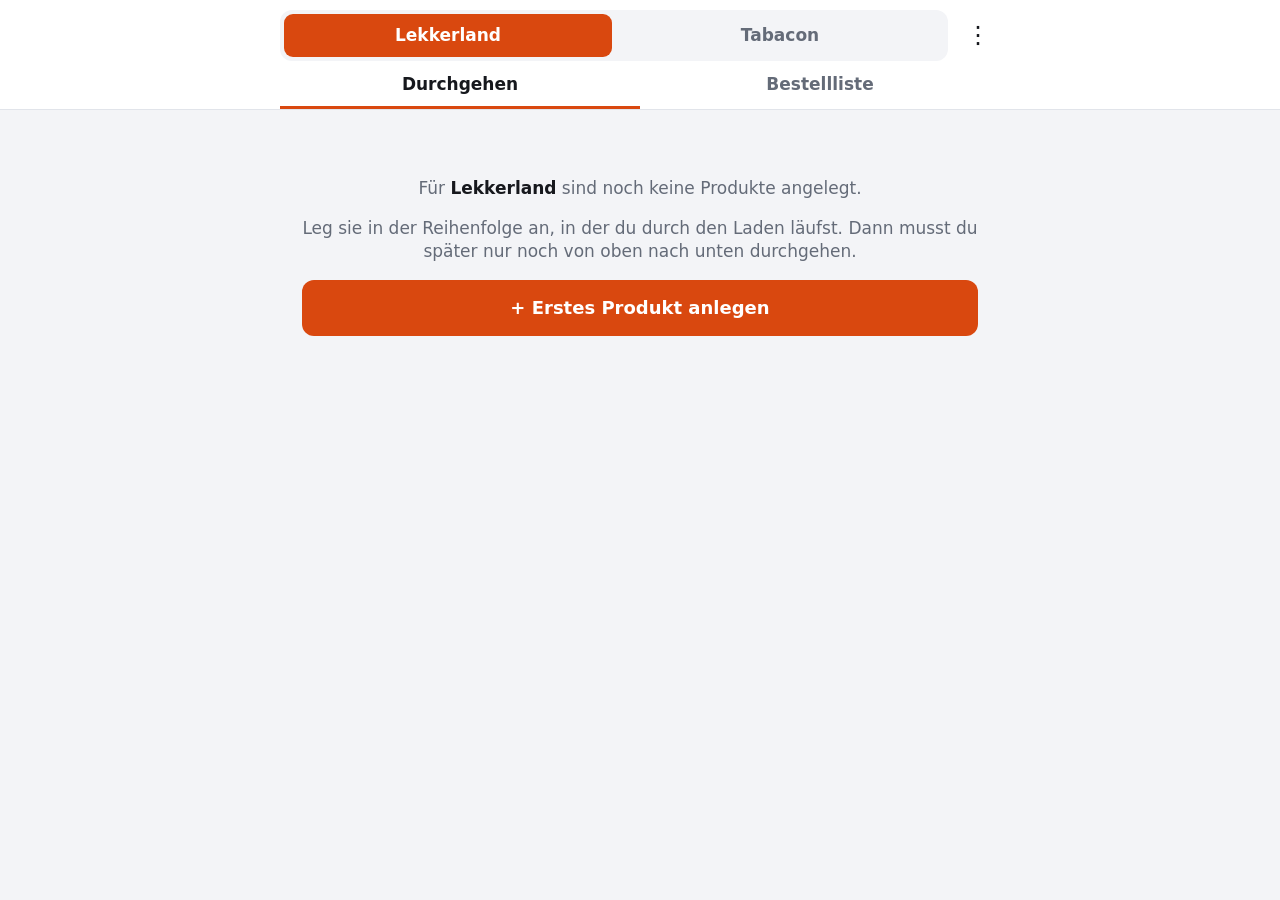
==== index.html @ 1b0dbbc1 "Bestell-App: Laufweg-Liste mit Fotos und Zaehlern, Bestellliste zum Abhaken, offline Co-Authored-By:" ====
<!doctype html>
<html lang="de">
<head>
  <meta charset="utf-8">
  <meta name="viewport" content="width=device-width, initial-scale=1, viewport-fit=cover">
  <meta name="theme-color" content="#1f2a44">
  <title>Bestellung</title>
  <link rel="manifest" href="manifest.webmanifest">
  <link rel="icon" href="icons/icon-192.png">
  <link rel="apple-touch-icon" href="icons/icon-192.png">
  <link rel="stylesheet" href="style.css">
</head>
<body data-sup="lekkerland">
  <header class="top">
    <div class="row1">
      <div class="sup-tabs" role="tablist" aria-label="Lieferant"></div>
      <button class="icon-btn" id="menuBtn" aria-label="Menü">⋮</button>
    </div>
    <div class="view-tabs" role="tablist">
      <button role="tab" data-view-tab="count">Durchgehen <span class="badge" id="badgeCount"></span></button>
      <button role="tab" data-view-tab="order">Bestellliste <span class="badge" id="badgeOrder"></span></button>
    </div>
  </header>

  <main id="main"></main>

  <!-- Produkt anlegen / bearbeiten -->
  <dialog id="productDlg">
    <h2 id="pTitle"></h2>
    <div class="photo-edit">
      <span class="big-thumb" id="pPhoto"></span>
      <div class="photo-btns">
        <button type="button" class="btn" data-pact="cam">📷 Foto aufnehmen</button>
        <button type="button" class="btn" data-pact="gal">Aus Galerie</button>
        <button type="button" class="btn ghost" data-pact="rmphoto">Foto entfernen</button>
      </div>
    </div>
    <label class="field">Name
      <input id="pName" autocomplete="off" autocapitalize="sentences" enterkeyhint="done">
    </label>
    <p class="hint error" id="pNameHint" hidden>Bitte einen Namen eingeben.</p>
    <label class="field">Position im Laufweg
      <input id="pPos" type="number" inputmode="numeric" min="1">
    </label>
    <p class="hint" id="pPosHint"></p>
    <div class="actions">
      <button type="button" class="btn danger ghost" data-pact="delete">Löschen</button>
      <span class="spacer"></span>
      <button type="button" class="btn" data-pact="cancel">Abbrechen</button>
      <button type="button" class="btn primary" data-pact="save">Speichern</button>
    </div>
    <button type="button" class="btn primary big" data-pact="save-next">Speichern &amp; nächstes Produkt</button>
  </dialog>

  <!-- Sicherheitsabfrage -->
  <dialog id="askDlg">
    <form method="dialog">
      <h2 id="askTitle"></h2>
      <p id="askText"></p>
      <div class="ask-btns">
        <button class="btn big" value="no" id="askNo">Nein</button>
        <button class="btn big primary" value="yes" id="askYes">Ja</button>
      </div>
    </form>
  </dialog>

  <!-- Menü: Sicherung -->
  <dialog id="menuDlg">
    <form method="dialog">
      <h2>Sicherung</h2>
      <p>Alle Produkte, Fotos und Listen liegen nur auf diesem Handy. Speichere ab und zu eine Sicherung
        und leg sie z.&nbsp;B. in Google Drive ab. Dann ist nichts verloren, wenn das Handy kaputtgeht oder du es wechselst.</p>
      <p class="hint" id="lastBackup"></p>
      <button type="button" class="btn big" id="exportBtn">Sicherung speichern</button>
      <button type="button" class="btn big" id="importBtn">Sicherung laden</button>
      <button class="btn big ghost" value="close">Schließen</button>
      <p class="hint center" id="versionText"></p>
    </form>
  </dialog>

  <input type="file" id="camInput" accept="image/*" capture="environment" hidden>
  <input type="file" id="galInput" accept="image/*" hidden>
  <input type="file" id="importInput" accept=".json,application/json" hidden>

  <script src="app.js"></script>
</body>
</html>
---- style.css ----
:root {
  --bg: #f3f4f7;
  --card: #ffffff;
  --text: #16181d;
  --muted: #646b78;
  --line: #e1e4ea;
  --danger: #c92a2a;
  --ok: #2b8a3e;
  color-scheme: light dark;
}
body { --accent: #d9480f; --accent-soft: #fff1e8; --on-accent: #ffffff; }
body[data-sup="tabacon"] { --accent: #1971c2; --accent-soft: #e8f2fc; }

@media (prefers-color-scheme: dark) {
  :root {
    --bg: #0f1115;
    --card: #1a1d23;
    --text: #eceef2;
    --muted: #9aa1ad;
    --line: #2b2f38;
    --danger: #ff6b6b;
    --ok: #40c057;
  }
  body { --accent: #ff8a4c; --accent-soft: #3a2316; --on-accent: #16181d; }
  body[data-sup="tabacon"] { --accent: #4dabf7; --accent-soft: #132a40; }
}

* { box-sizing: border-box; }
html { -webkit-text-size-adjust: 100%; }
body {
  margin: 0;
  background: var(--bg);
  color: var(--text);
  font: 17px/1.35 system-ui, -apple-system, "Segoe UI", Roboto, sans-serif;
  -webkit-tap-highlight-color: transparent;
}
button { font: inherit; color: inherit; touch-action: manipulation; cursor: pointer; }
button:disabled { cursor: default; }

/* ---------- Kopfzeile ---------- */

.top {
  position: sticky;
  top: 0;
  z-index: 5;
  background: var(--card);
  border-bottom: 1px solid var(--line);
  padding: env(safe-area-inset-top) 12px 0;
}
.row1 { display: flex; align-items: center; gap: 8px; padding-top: 10px; max-width: 720px; margin: 0 auto; }
.sup-tabs { flex: 1; display: flex; gap: 4px; background: var(--bg); padding: 4px; border-radius: 12px; }
.sup-tabs button {
  flex: 1;
  border: 0;
  background: transparent;
  padding: 10px 8px;
  border-radius: 9px;
  font-weight: 700;
  color: var(--muted);
}
.sup-tabs button[aria-selected="true"] { background: var(--accent); color: var(--on-accent); }
.icon-btn { width: 44px; height: 44px; border: 0; background: transparent; font-size: 24px; border-radius: 10px; }
.view-tabs { display: flex; max-width: 720px; margin: 0 auto; }
.view-tabs button {
  flex: 1;
  border: 0;
  background: none;
  padding: 12px 4px 10px;
  font-weight: 600;
  color: var(--muted);
  border-bottom: 3px solid transparent;
}
.view-tabs button[aria-selected="true"] { color: var(--text); border-bottom-color: var(--accent); }
.badge {
  display: inline-block;
  min-width: 22px;
  padding: 1px 7px;
  margin-left: 4px;
  border-radius: 11px;
  background: var(--accent);
  color: var(--on-accent);
  font-size: 13px;
  text-align: center;
}
.badge:empty { display: none; }

/* ---------- Listen ---------- */

main { max-width: 720px; margin: 0 auto; padding: 10px 10px calc(28px + env(safe-area-inset-bottom)); }
.bar { display: flex; align-items: center; justify-content: space-between; gap: 10px; padding: 4px 4px 10px; color: var(--muted); font-size: 15px; }
.bar b { color: var(--text); }
.list { list-style: none; margin: 0; padding: 0; display: flex; flex-direction: column; gap: 6px; }

.row {
  display: flex;
  align-items: center;
  gap: 10px;
  min-height: 72px;
  padding: 8px;
  background: var(--card);
  border: 1px solid var(--line);
  border-radius: 14px;
}
.row.on { background: var(--accent-soft); border-color: var(--accent); }
.row.moved { animation: flash 0.8s ease-out; }
@keyframes flash { from { background: var(--accent-soft); border-color: var(--accent); } }

.thumb {
  flex: none;
  width: 56px;
  height: 56px;
  display: grid;
  place-items: center;
  overflow: hidden;
  border-radius: 10px;
  background: var(--bg);
  color: var(--muted);
  font-size: 22px;
  font-weight: 700;
}
.thumb img { width: 100%; height: 100%; object-fit: cover; display: block; }
.name { flex: 1; min-width: 0; font-weight: 500; overflow-wrap: anywhere; }

.stepper { flex: none; display: flex; align-items: center; gap: 4px; }
.step {
  width: 52px;
  height: 52px;
  border: 1px solid var(--line);
  border-radius: 12px;
  background: var(--bg);
  font-size: 18px;
  font-weight: 700;
}
.step.plus { background: var(--accent); color: var(--on-accent); border-color: transparent; }
.step:disabled { opacity: 0.35; }
.step:active:not(:disabled) { transform: scale(0.94); }
.count { width: 34px; text-align: center; font-size: 22px; font-weight: 700; color: var(--muted); font-variant-numeric: tabular-nums; }
.row.on .count { color: var(--accent); }

.row.edit { gap: 6px; }
.pos { flex: none; width: 30px; text-align: center; color: var(--muted); font-size: 14px; font-variant-numeric: tabular-nums; }
.rowbtn {
  flex: 1;
  min-width: 0;
  display: flex;
  align-items: center;
  gap: 10px;
  padding: 0;
  border: 0;
  background: none;
  text-align: left;
}

/* Bestellliste */
.orow {
  width: 100%;
  min-height: 60px;
  display: flex;
  align-items: center;
  gap: 12px;
  padding: 12px;
  background: var(--card);
  border: 1px solid var(--line);
  border-radius: 14px;
  text-align: left;
}
.qty { flex: none; min-width: 44px; font-size: 20px; font-weight: 700; color: var(--accent); font-variant-numeric: tabular-nums; }
.orow .name { font-size: 18px; }
.box {
  flex: none;
  width: 34px;
  height: 34px;
  display: grid;
  place-items: center;
  border: 2px solid var(--muted);
  border-radius: 8px;
}
.orow.done { background: transparent; }
.orow.done .name, .orow.done .qty { color: var(--muted); text-decoration: line-through; }
.orow.done .box { background: var(--ok); border-color: var(--ok); }
.orow.done .box::after {
  content: "";
  width: 9px;
  height: 17px;
  border: solid #fff;
  border-width: 0 3px 3px 0;
  transform: translateY(-2px) rotate(45deg);
}
.progress { height: 6px; margin: 0 4px 12px; border-radius: 3px; background: var(--line); overflow: hidden; }
.progress span { display: block; height: 100%; width: 0; background: var(--ok); transition: width 0.2s; }
.alldone { text-align: center; font-size: 20px; font-weight: 700; color: var(--ok); margin: 18px 0 0; }

.empty { text-align: center; padding: 40px 12px; color: var(--muted); }
.empty b { color: var(--text); }

/* ---------- Knöpfe ---------- */

.btn {
  min-height: 44px;
  padding: 10px 16px;
  border: 1px solid var(--line);
  border-radius: 12px;
  background: var(--card);
  font-weight: 600;
}
.btn.small { min-height: 38px; padding: 6px 12px; font-size: 15px; }
.btn.big { display: block; width: 100%; min-height: 56px; margin-top: 14px; font-size: 18px; }
.btn.primary { background: var(--accent); color: var(--on-accent); border-color: transparent; }
.btn.danger { background: var(--danger); color: #fff; border-color: transparent; }
.btn.ghost { background: transparent; }
.btn.danger.ghost { color: var(--danger); border-color: transparent; }
.btn.confirm { margin-top: 20px; min-height: 64px; font-size: 19px; }
.btn:active { filter: brightness(0.92); }
[hidden] { display: none !important; }

/* ---------- Fenster ---------- */

dialog {
  width: min(92vw, 480px);
  max-height: 90dvh;
  padding: 20px;
  border: 0;
  border-radius: 18px;
  background: var(--card);
  color: var(--text);
}
dialog::backdrop { background: rgb(0 0 0 / 0.55); }
dialog h2 { margin: 0 0 12px; font-size: 21px; }
dialog p { margin: 0 0 10px; }
.ask-btns { display: grid; grid-template-columns: 1fr 1fr; gap: 10px; margin-top: 18px; }
.ask-btns .btn.big { margin-top: 0; }

.photo-edit { display: flex; gap: 12px; align-items: center; }
.big-thumb {
  flex: none;
  width: 116px;
  height: 116px;
  display: grid;
  place-items: center;
  overflow: hidden;
  border-radius: 14px;
  background: var(--bg);
  color: var(--muted);
  font-size: 14px;
}
.big-thumb img { width: 100%; height: 100%; object-fit: cover; }
.photo-btns { flex: 1; display: flex; flex-direction: column; gap: 6px; }
.field { display: block; margin-top: 16px; font-size: 15px; font-weight: 600; color: var(--muted); }
.field input {
  display: block;
  width: 100%;
  margin-top: 6px;
  padding: 12px;
  border: 1px solid var(--line);
  border-radius: 10px;
  background: var(--bg);
  color: var(--text);
  font: inherit;
  font-size: 18px;
}
.field input:focus { outline: 2px solid var(--accent); outline-offset: 1px; }
.hint { margin: 6px 0 0; font-size: 14px; color: var(--muted); }
.hint.error { color: var(--danger); }
.hint.center { text-align: center; margin-top: 14px; }
.actions { display: flex; align-items: center; gap: 8px; margin-top: 20px; }
.spacer { flex: 1; }
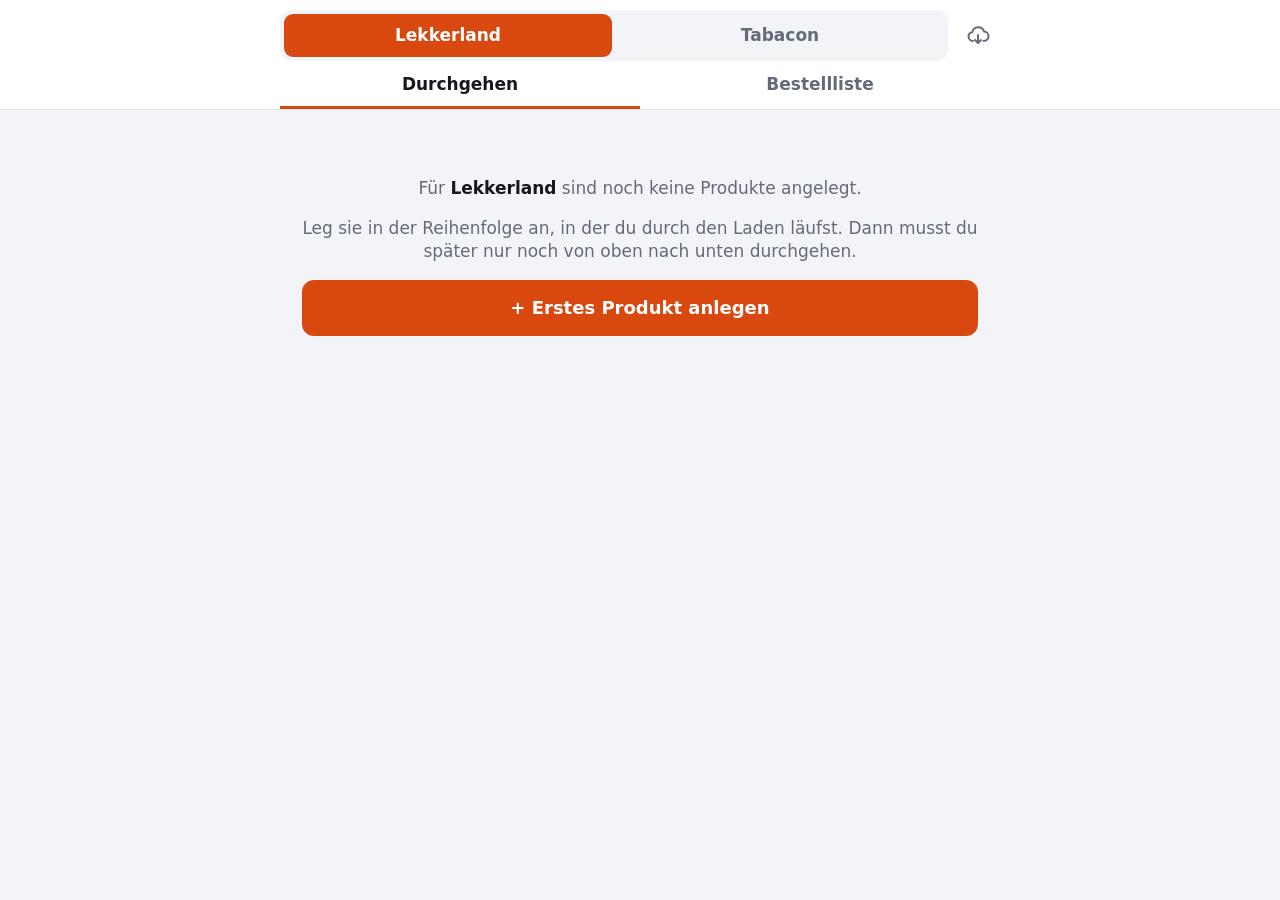
==== commit 6557ad1c: "Sicherung hinter Wolken-Symbol statt drei Punkten (Verwechslung mit Chrome-Menue) Co-Authored-By: Cl" ====
--- a/index.html
+++ b/index.html
@@ -14,7 +14,11 @@
   <header class="top">
     <div class="row1">
       <div class="sup-tabs" role="tablist" aria-label="Lieferant"></div>
-      <button class="icon-btn" id="menuBtn" aria-label="Menü">⋮</button>
+      <button class="icon-btn" id="menuBtn" aria-label="Sicherung">
+        <svg viewBox="0 0 24 24" width="24" height="24" fill="none" stroke="currentColor" stroke-width="2" stroke-linecap="round" stroke-linejoin="round" aria-hidden="true">
+          <path d="M7 18a4.5 4.5 0 0 1-.6-8.96A6 6 0 0 1 18 8.5a4 4 0 0 1-.5 9.5"/><path d="M12 12v8m-3-3 3 3 3-3"/>
+        </svg>
+      </button>
     </div>
     <div class="view-tabs" role="tablist">
       <button role="tab" data-view-tab="count">Durchgehen <span class="badge" id="badgeCount"></span></button>
--- a/style.css
+++ b/style.css
@@ -59,7 +59,7 @@
   color: var(--muted);
 }
 .sup-tabs button[aria-selected="true"] { background: var(--accent); color: var(--on-accent); }
-.icon-btn { width: 44px; height: 44px; border: 0; background: transparent; font-size: 24px; border-radius: 10px; }
+.icon-btn { width: 44px; height: 44px; display: grid; place-items: center; border: 0; background: transparent; color: var(--muted); border-radius: 10px; }
 .view-tabs { display: flex; max-width: 720px; margin: 0 auto; }
 .view-tabs button {
   flex: 1;
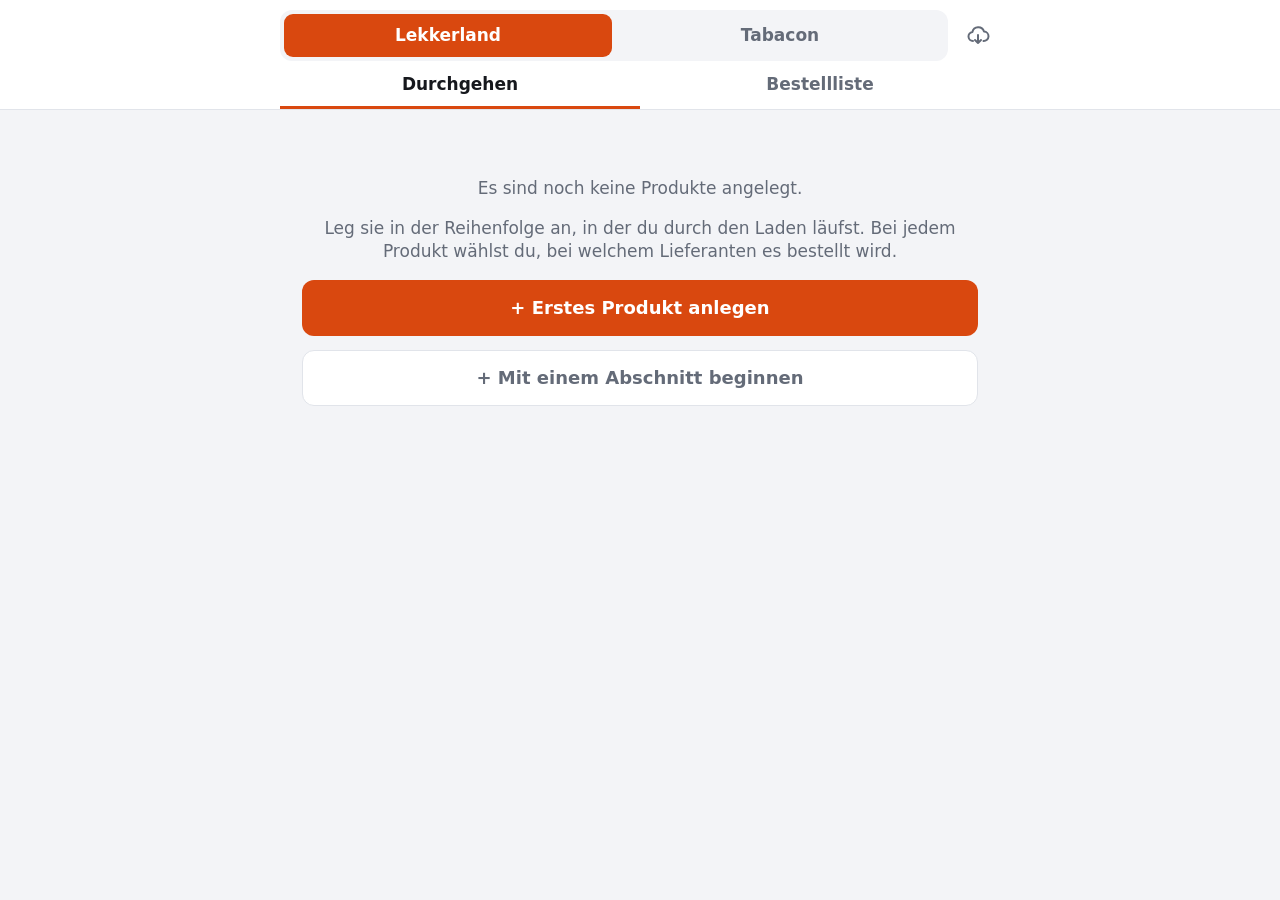
==== commit 4a657526: "Gemeinsamer Laufweg mit Abschnitten, Soll-Bestand, Suche, Teilen, Sicherungs-Erinnerung Beide Liefer" ====
--- a/index.html
+++ b/index.html
@@ -24,14 +24,15 @@
       <button role="tab" data-view-tab="count">Durchgehen <span class="badge" id="badgeCount"></span></button>
       <button role="tab" data-view-tab="order">Bestellliste <span class="badge" id="badgeOrder"></span></button>
     </div>
+    <div class="sec-chips" id="secChips" hidden></div>
   </header>
 
   <main id="main"></main>
 
-  <!-- Produkt anlegen / bearbeiten -->
+  <!-- Produkt oder Abschnitt anlegen / bearbeiten -->
   <dialog id="productDlg">
     <h2 id="pTitle"></h2>
-    <div class="photo-edit">
+    <div class="photo-edit" id="pPhotoRow">
       <span class="big-thumb" id="pPhoto"></span>
       <div class="photo-btns">
         <button type="button" class="btn" data-pact="cam">📷 Foto aufnehmen</button>
@@ -43,6 +44,19 @@
       <input id="pName" autocomplete="off" autocapitalize="sentences" enterkeyhint="done">
     </label>
     <p class="hint error" id="pNameHint" hidden>Bitte einen Namen eingeben.</p>
+    <div id="pProductFields">
+      <div class="field">Bestellen bei
+        <div class="sup-checks" id="pSup"></div>
+      </div>
+      <p class="hint error" id="pSupHint" hidden>Bitte mindestens einen Lieferanten auswählen.</p>
+      <label class="field">Soll-Bestand
+        <input id="pSoll" type="number" inputmode="numeric" min="0" placeholder="z. B. 6">
+      </label>
+      <p class="hint">So viele sollen immer da sein. Leer lassen, wenn es keine feste Menge gibt.</p>
+      <label class="field" id="pSecField">Abschnitt
+        <select id="pSec"></select>
+      </label>
+    </div>
     <label class="field">Position im Laufweg
       <input id="pPos" type="number" inputmode="numeric" min="1">
     </label>
@@ -68,7 +82,7 @@
     </form>
   </dialog>
 
-  <!-- Menü: Sicherung -->
+  <!-- Sicherung -->
   <dialog id="menuDlg">
     <form method="dialog">
       <h2>Sicherung</h2>
--- a/style.css
+++ b/style.css
@@ -84,6 +84,28 @@
 }
 .badge:empty { display: none; }
 
+.sec-chips {
+  display: flex;
+  gap: 6px;
+  max-width: 720px;
+  margin: 0 auto;
+  padding: 8px 0 10px;
+  overflow-x: auto;
+  scrollbar-width: none;
+}
+.sec-chips::-webkit-scrollbar { display: none; }
+.sec-chips button {
+  flex: none;
+  padding: 6px 14px;
+  border: 1px solid var(--line);
+  border-radius: 999px;
+  background: var(--bg);
+  color: var(--muted);
+  font-size: 15px;
+  font-weight: 600;
+}
+.sec-chips button.on { background: var(--accent-soft); border-color: var(--accent); color: var(--text); }
+
 /* ---------- Listen ---------- */
 
 main { max-width: 720px; margin: 0 auto; padding: 10px 10px calc(28px + env(safe-area-inset-bottom)); }
@@ -137,7 +159,94 @@
 .count { width: 34px; text-align: center; font-size: 22px; font-weight: 700; color: var(--muted); font-variant-numeric: tabular-nums; }
 .row.on .count { color: var(--accent); }
 
+.soll {
+  display: block;
+  width: fit-content;
+  margin-top: 4px;
+  padding: 1px 8px;
+  border-radius: 6px;
+  background: var(--bg);
+  color: var(--muted);
+  font-size: 13px;
+  font-weight: 600;
+}
+.row.on .soll { background: var(--card); }
+
+/* Abschnitte */
+.sec {
+  display: flex;
+  align-items: center;
+  gap: 8px;
+  margin: 16px 4px 2px;
+  color: var(--accent);
+  font-size: 14px;
+  font-weight: 700;
+  letter-spacing: 0.06em;
+  text-transform: uppercase;
+}
+.sec::after { content: ""; flex: 1; height: 2px; background: var(--accent); opacity: 0.3; }
+.list > .sec:first-child { margin-top: 2px; }
+.sec, .row.section { scroll-margin-top: calc(var(--head, 120px) + 8px); }
+.row.section { min-height: 56px; background: var(--accent-soft); border-color: var(--accent); }
+.row.section .name { font-weight: 700; letter-spacing: 0.04em; text-transform: uppercase; }
+
+.meta { display: flex; flex-wrap: wrap; align-items: center; gap: 4px; margin-top: 3px; color: var(--muted); font-size: 13px; font-weight: 500; }
+.meta span:first-child:not(.tag) { margin-right: 2px; }
+.tag { padding: 1px 6px; border-radius: 6px; font-size: 11px; font-weight: 700; }
+.tag-lekkerland { background: #fde3d4; color: #a8380b; }
+.tag-tabacon { background: #d8e8fa; color: #145a9c; }
+@media (prefers-color-scheme: dark) {
+  .tag-lekkerland { background: #4a2614; color: #ffb48a; }
+  .tag-tabacon { background: #15304d; color: #8cc8ff; }
+}
+
+/* Suche */
+.search { position: relative; margin: 0 0 10px; }
+.search input {
+  width: 100%;
+  padding: 12px 46px 12px 14px;
+  border: 1px solid var(--line);
+  border-radius: 12px;
+  background: var(--card);
+  color: var(--text);
+  font: inherit;
+}
+.search input:focus { outline: 2px solid var(--accent); outline-offset: 1px; }
+.search .clear {
+  position: absolute;
+  top: 50%;
+  right: 4px;
+  width: 40px;
+  height: 40px;
+  transform: translateY(-50%);
+  border: 0;
+  background: none;
+  color: var(--muted);
+  font-size: 26px;
+  line-height: 1;
+}
+.none { padding: 24px; text-align: center; color: var(--muted); }
+
+/* Erinnerung an die Sicherung */
+.notice {
+  display: flex;
+  align-items: center;
+  justify-content: space-between;
+  gap: 10px;
+  margin-bottom: 10px;
+  padding: 10px 12px;
+  border-radius: 12px;
+  background: #fff4d6;
+  color: #6b4e00;
+  font-size: 15px;
+}
+@media (prefers-color-scheme: dark) { .notice { background: #3a2f0b; color: #ffe08a; } }
+
+.add-btns { display: grid; grid-template-columns: 1fr 1fr; gap: 10px; }
+
 .row.edit { gap: 6px; }
+.row.edit .step { width: 44px; height: 48px; display: grid; place-items: center; }
+.step.del { color: var(--danger); }
 .pos { flex: none; width: 30px; text-align: center; color: var(--muted); font-size: 14px; font-variant-numeric: tabular-nums; }
 .rowbtn {
   flex: 1;
@@ -246,7 +355,7 @@
 .big-thumb img { width: 100%; height: 100%; object-fit: cover; }
 .photo-btns { flex: 1; display: flex; flex-direction: column; gap: 6px; }
 .field { display: block; margin-top: 16px; font-size: 15px; font-weight: 600; color: var(--muted); }
-.field input {
+.field input, .field select {
   display: block;
   width: 100%;
   margin-top: 6px;
@@ -258,7 +367,22 @@
   font: inherit;
   font-size: 18px;
 }
-.field input:focus { outline: 2px solid var(--accent); outline-offset: 1px; }
+.field input:focus, .field select:focus { outline: 2px solid var(--accent); outline-offset: 1px; }
+.sup-checks { display: grid; grid-template-columns: 1fr 1fr; gap: 8px; margin-top: 6px; }
+.chk {
+  display: flex;
+  align-items: center;
+  gap: 10px;
+  padding: 12px;
+  border: 1px solid var(--line);
+  border-radius: 10px;
+  background: var(--bg);
+  color: var(--text);
+  font-size: 17px;
+  font-weight: 600;
+}
+.chk input { width: 22px; height: 22px; margin: 0; accent-color: var(--accent); }
+.chk:has(input:checked) { border-color: var(--accent); background: var(--accent-soft); }
 .hint { margin: 6px 0 0; font-size: 14px; color: var(--muted); }
 .hint.error { color: var(--danger); }
 .hint.center { text-align: center; margin-top: 14px; }
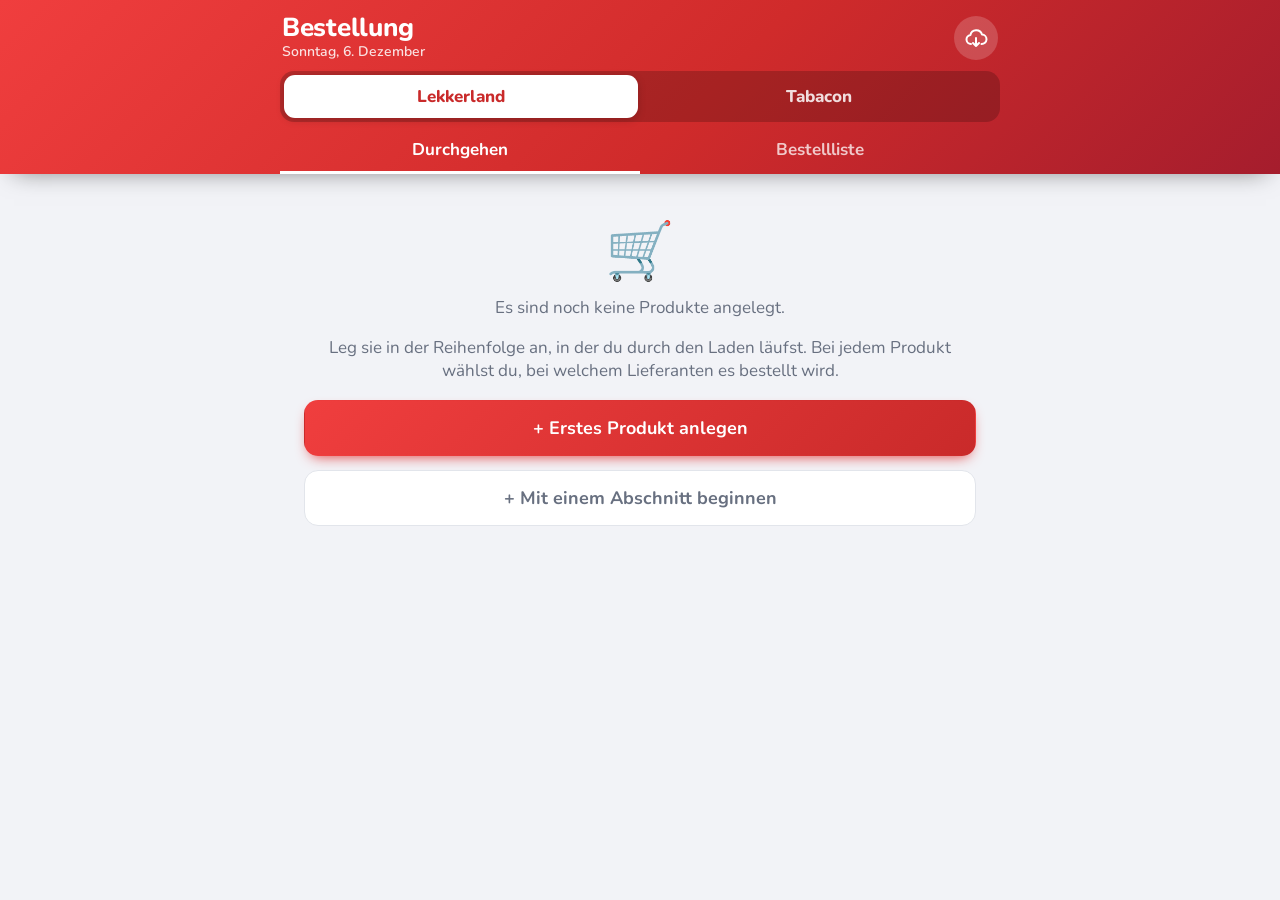
==== commit ac99fb53: "Neues Design (farbiger Kopf, Lekkerland rot), Abschnitts-Emojis, Animationen, Konfetti, Nunito, Wied" ====
--- a/index.html
+++ b/index.html
@@ -3,23 +3,28 @@
 <head>
   <meta charset="utf-8">
   <meta name="viewport" content="width=device-width, initial-scale=1, viewport-fit=cover">
-  <meta name="theme-color" content="#1f2a44">
+  <meta name="theme-color" content="#e03131">
   <title>Bestellung</title>
   <link rel="manifest" href="manifest.webmanifest">
   <link rel="icon" href="icons/icon-192.png">
   <link rel="apple-touch-icon" href="icons/icon-192.png">
+  <link rel="preload" href="fonts/nunito-latin.woff2" as="font" type="font/woff2" crossorigin>
   <link rel="stylesheet" href="style.css">
 </head>
 <body data-sup="lekkerland">
   <header class="top">
-    <div class="row1">
-      <div class="sup-tabs" role="tablist" aria-label="Lieferant"></div>
+    <div class="title-row" id="titleRow">
+      <div>
+        <h1 class="title">Bestellung</h1>
+        <div class="subtitle" id="today"></div>
+      </div>
       <button class="icon-btn" id="menuBtn" aria-label="Sicherung">
         <svg viewBox="0 0 24 24" width="24" height="24" fill="none" stroke="currentColor" stroke-width="2" stroke-linecap="round" stroke-linejoin="round" aria-hidden="true">
           <path d="M7 18a4.5 4.5 0 0 1-.6-8.96A6 6 0 0 1 18 8.5a4 4 0 0 1-.5 9.5"/><path d="M12 12v8m-3-3 3 3 3-3"/>
         </svg>
       </button>
     </div>
+    <div class="sup-tabs" role="tablist" aria-label="Lieferant"></div>
     <div class="view-tabs" role="tablist">
       <button role="tab" data-view-tab="count">Durchgehen <span class="badge" id="badgeCount"></span></button>
       <button role="tab" data-view-tab="order">Bestellliste <span class="badge" id="badgeOrder"></span></button>
@@ -44,6 +49,9 @@
       <input id="pName" autocomplete="off" autocapitalize="sentences" enterkeyhint="done">
     </label>
     <p class="hint error" id="pNameHint" hidden>Bitte einen Namen eingeben.</p>
+    <div class="field" id="pEmojiField">Symbol
+      <div class="emoji-grid" id="pEmoji"></div>
+    </div>
     <div id="pProductFields">
       <div class="field">Bestellen bei
         <div class="sup-checks" id="pSup"></div>
@@ -63,7 +71,6 @@
     <p class="hint" id="pPosHint"></p>
     <div class="actions">
       <button type="button" class="btn danger ghost" data-pact="delete">Löschen</button>
-      <span class="spacer"></span>
       <button type="button" class="btn" data-pact="cancel">Abbrechen</button>
       <button type="button" class="btn primary" data-pact="save">Speichern</button>
     </div>
@@ -91,6 +98,10 @@
       <p class="hint" id="lastBackup"></p>
       <button type="button" class="btn big" id="exportBtn">Sicherung speichern</button>
       <button type="button" class="btn big" id="importBtn">Sicherung laden</button>
+      <h3>Automatische Wiederherstellungspunkte</h3>
+      <p class="hint">Die App merkt sich einmal pro Woche von selbst den ganzen Stand und behält die letzten 4.
+        Das hilft, wenn du aus Versehen etwas gelöscht hast. Die Punkte liegen aber auf diesem Handy und ersetzen keine Sicherung.</p>
+      <div class="snaps" id="snapList"></div>
       <button class="btn big ghost" value="close">Schließen</button>
       <p class="hint center" id="versionText"></p>
     </form>
--- a/style.css
+++ b/style.css
@@ -1,28 +1,65 @@
+/* Nunito, SIL Open Font License (fonts/OFL.txt) */
+@font-face {
+  font-family: "Nunito";
+  src: url("fonts/nunito-latin.woff2") format("woff2");
+  font-weight: 400 800;
+  font-display: swap;
+}
+
 :root {
-  --bg: #f3f4f7;
+  --bg: #f2f3f7;
   --card: #ffffff;
-  --text: #16181d;
-  --muted: #646b78;
-  --line: #e1e4ea;
-  --danger: #c92a2a;
-  --ok: #2b8a3e;
+  --text: #15171c;
+  --muted: #687080;
+  --line: #e2e5eb;
+  --danger: #e03131;
+  --ok: #2f9e44;
+  --shadow: 0 1px 2px rgb(16 24 40 / 0.06), 0 6px 16px -6px rgb(16 24 40 / 0.14);
   color-scheme: light dark;
 }
-body { --accent: #d9480f; --accent-soft: #fff1e8; --on-accent: #ffffff; }
-body[data-sup="tabacon"] { --accent: #1971c2; --accent-soft: #e8f2fc; }
+body {
+  --accent: #e03131;
+  --accent-strong: #c92a2a;
+  --accent-soft: #fff0f0;
+  --accent-grad: linear-gradient(135deg, #f03e3e, #c92a2a);
+  --head-grad: linear-gradient(135deg, #f03e3e 0%, #d02b2b 55%, #a51d2d 100%);
+  --on-accent: #ffffff;
+}
+body[data-sup="tabacon"] {
+  --accent: #1c7ed6;
+  --accent-strong: #1864ab;
+  --accent-soft: #e9f4ff;
+  --accent-grad: linear-gradient(135deg, #339af0, #1971c2);
+  --head-grad: linear-gradient(135deg, #339af0 0%, #1c7ed6 50%, #1c4f99 100%);
+}
 
 @media (prefers-color-scheme: dark) {
   :root {
-    --bg: #0f1115;
-    --card: #1a1d23;
-    --text: #eceef2;
-    --muted: #9aa1ad;
-    --line: #2b2f38;
+    --bg: #0e1015;
+    --card: #191c23;
+    --text: #eceef3;
+    --muted: #9aa2b1;
+    --line: #2a2f3a;
     --danger: #ff6b6b;
-    --ok: #40c057;
+    --ok: #51cf66;
+    --shadow: 0 1px 2px rgb(0 0 0 / 0.4), 0 8px 20px -8px rgb(0 0 0 / 0.6);
   }
-  body { --accent: #ff8a4c; --accent-soft: #3a2316; --on-accent: #16181d; }
-  body[data-sup="tabacon"] { --accent: #4dabf7; --accent-soft: #132a40; }
+  body {
+    --accent: #ff6b6b;
+    --accent-strong: #ff8787;
+    --accent-soft: #3a1a1e;
+    --accent-grad: linear-gradient(135deg, #ff8787, #fa5252);
+    --head-grad: linear-gradient(135deg, #c92a2a 0%, #9c1f2b 55%, #6e1622 100%);
+    --on-accent: #1a0d0f;
+  }
+  body[data-sup="tabacon"] {
+    --accent: #4dabf7;
+    --accent-strong: #74c0fc;
+    --accent-soft: #132a40;
+    --accent-grad: linear-gradient(135deg, #74c0fc, #339af0);
+    --head-grad: linear-gradient(135deg, #1971c2 0%, #1864ab 50%, #0f3a6e 100%);
+    --on-accent: #0b1a2a;
+  }
 }
 
 * { box-sizing: border-box; }
@@ -31,55 +68,80 @@
   margin: 0;
   background: var(--bg);
   color: var(--text);
-  font: 17px/1.35 system-ui, -apple-system, "Segoe UI", Roboto, sans-serif;
+  font: 17px/1.35 "Nunito", system-ui, -apple-system, "Segoe UI", Roboto, sans-serif;
   -webkit-tap-highlight-color: transparent;
 }
-button { font: inherit; color: inherit; touch-action: manipulation; cursor: pointer; }
+button, input, select { font-family: inherit; }
+button { font-size: inherit; color: inherit; touch-action: manipulation; cursor: pointer; }
 button:disabled { cursor: default; }
-
-/* ---------- Kopfzeile ---------- */
+[hidden] { display: none !important; }
+
+/* ---------- Kopfbereich in der Lieferantenfarbe ---------- */
 
 .top {
   position: sticky;
-  top: 0;
+  top: calc(-1 * var(--title-h, 0px)); /* die Titelzeile scrollt weg, die Tabs bleiben stehen */
   z-index: 5;
-  background: var(--card);
-  border-bottom: 1px solid var(--line);
-  padding: env(safe-area-inset-top) 12px 0;
-}
-.row1 { display: flex; align-items: center; gap: 8px; padding-top: 10px; max-width: 720px; margin: 0 auto; }
-.sup-tabs { flex: 1; display: flex; gap: 4px; background: var(--bg); padding: 4px; border-radius: 12px; }
+  padding: env(safe-area-inset-top) 14px 0;
+  background: var(--head-grad);
+  color: #fff;
+  box-shadow: 0 10px 24px -14px rgb(0 0 0 / 0.55);
+  transition: background 0.3s;
+}
+.top > * { max-width: 720px; margin-left: auto; margin-right: auto; }
+.title-row { display: flex; align-items: center; justify-content: space-between; gap: 10px; padding: 14px 2px 10px; }
+.title { margin: 0; font-size: 26px; font-weight: 800; letter-spacing: -0.01em; line-height: 1.1; }
+.subtitle { font-size: 14px; font-weight: 600; opacity: 0.85; }
+.icon-btn {
+  width: 44px;
+  height: 44px;
+  display: grid;
+  place-items: center;
+  border: 0;
+  border-radius: 50%;
+  background: rgb(255 255 255 / 0.18);
+  color: #fff;
+}
+.icon-btn:active { background: rgb(255 255 255 / 0.3); }
+
+.sup-tabs { display: flex; gap: 4px; padding: 4px; border-radius: 14px; background: rgb(0 0 0 / 0.2); }
 .sup-tabs button {
   flex: 1;
-  border: 0;
+  padding: 10px 8px;
+  border: 0;
+  border-radius: 11px;
   background: transparent;
-  padding: 10px 8px;
-  border-radius: 9px;
-  font-weight: 700;
-  color: var(--muted);
-}
-.sup-tabs button[aria-selected="true"] { background: var(--accent); color: var(--on-accent); }
-.icon-btn { width: 44px; height: 44px; display: grid; place-items: center; border: 0; background: transparent; color: var(--muted); border-radius: 10px; }
-.view-tabs { display: flex; max-width: 720px; margin: 0 auto; }
+  color: rgb(255 255 255 / 0.85);
+  font-size: 17px;
+  font-weight: 800;
+  transition: background 0.2s, color 0.2s;
+}
+.sup-tabs button[aria-selected="true"] { background: #fff; color: var(--accent-strong); box-shadow: 0 2px 8px rgb(0 0 0 / 0.18); }
+@media (prefers-color-scheme: dark) {
+  .sup-tabs button[aria-selected="true"] { background: rgb(255 255 255 / 0.92); color: #15171c; }
+}
+
+.view-tabs { display: flex; margin-top: 4px; }
 .view-tabs button {
   flex: 1;
-  border: 0;
+  padding: 12px 4px 10px;
+  border: 0;
+  border-bottom: 3px solid transparent;
   background: none;
-  padding: 12px 4px 10px;
-  font-weight: 600;
-  color: var(--muted);
-  border-bottom: 3px solid transparent;
-}
-.view-tabs button[aria-selected="true"] { color: var(--text); border-bottom-color: var(--accent); }
+  color: rgb(255 255 255 / 0.75);
+  font-weight: 700;
+}
+.view-tabs button[aria-selected="true"] { color: #fff; border-bottom-color: #fff; }
 .badge {
   display: inline-block;
   min-width: 22px;
+  margin-left: 4px;
   padding: 1px 7px;
-  margin-left: 4px;
   border-radius: 11px;
-  background: var(--accent);
-  color: var(--on-accent);
+  background: #fff;
+  color: var(--accent-strong);
   font-size: 13px;
+  font-weight: 800;
   text-align: center;
 }
 .badge:empty { display: none; }
@@ -87,9 +149,7 @@
 .sec-chips {
   display: flex;
   gap: 6px;
-  max-width: 720px;
-  margin: 0 auto;
-  padding: 8px 0 10px;
+  padding: 8px 0 12px;
   overflow-x: auto;
   scrollbar-width: none;
 }
@@ -97,119 +157,144 @@
 .sec-chips button {
   flex: none;
   padding: 6px 14px;
-  border: 1px solid var(--line);
+  border: 1px solid rgb(255 255 255 / 0.3);
   border-radius: 999px;
-  background: var(--bg);
-  color: var(--muted);
+  background: rgb(255 255 255 / 0.14);
+  color: #fff;
   font-size: 15px;
-  font-weight: 600;
-}
-.sec-chips button.on { background: var(--accent-soft); border-color: var(--accent); color: var(--text); }
-
-/* ---------- Listen ---------- */
-
-main { max-width: 720px; margin: 0 auto; padding: 10px 10px calc(28px + env(safe-area-inset-bottom)); }
-.bar { display: flex; align-items: center; justify-content: space-between; gap: 10px; padding: 4px 4px 10px; color: var(--muted); font-size: 15px; }
+  font-weight: 700;
+  transition: background 0.2s, color 0.2s;
+}
+.sec-chips button.on { background: #fff; color: var(--accent-strong); border-color: #fff; }
+@media (prefers-color-scheme: dark) { .sec-chips button.on { color: #15171c; } }
+
+/* ---------- Inhalt ---------- */
+
+main { max-width: 720px; margin: 0 auto; padding: 14px 12px calc(32px + env(safe-area-inset-bottom)); }
+main.enter { animation: fadeUp 0.25s ease-out; }
+.bar { display: flex; align-items: center; justify-content: space-between; gap: 10px; padding: 0 4px 10px; color: var(--muted); font-size: 15px; }
 .bar b { color: var(--text); }
-.list { list-style: none; margin: 0; padding: 0; display: flex; flex-direction: column; gap: 6px; }
+.list { list-style: none; margin: 0; padding: 0; display: flex; flex-direction: column; gap: 8px; }
 
 .row {
   display: flex;
   align-items: center;
-  gap: 10px;
-  min-height: 72px;
-  padding: 8px;
+  gap: 12px;
+  min-height: 84px;
+  padding: 10px;
+  border-radius: 18px;
   background: var(--card);
-  border: 1px solid var(--line);
-  border-radius: 14px;
-}
-.row.on { background: var(--accent-soft); border-color: var(--accent); }
+  box-shadow: var(--shadow);
+  transition: background 0.2s, box-shadow 0.2s;
+}
+.row.on { background: var(--accent-soft); box-shadow: inset 0 0 0 2px var(--accent), var(--shadow); }
 .row.moved { animation: flash 0.8s ease-out; }
-@keyframes flash { from { background: var(--accent-soft); border-color: var(--accent); } }
 
 .thumb {
   flex: none;
-  width: 56px;
-  height: 56px;
+  width: 64px;
+  height: 64px;
   display: grid;
   place-items: center;
   overflow: hidden;
-  border-radius: 10px;
-  background: var(--bg);
-  color: var(--muted);
-  font-size: 22px;
-  font-weight: 700;
+  border-radius: 14px;
+  font-size: 26px;
+  font-weight: 800;
 }
 .thumb img { width: 100%; height: 100%; object-fit: cover; display: block; }
-.name { flex: 1; min-width: 0; font-weight: 500; overflow-wrap: anywhere; }
-
-.stepper { flex: none; display: flex; align-items: center; gap: 4px; }
-.step {
-  width: 52px;
-  height: 52px;
-  border: 1px solid var(--line);
-  border-radius: 12px;
-  background: var(--bg);
-  font-size: 18px;
-  font-weight: 700;
-}
-.step.plus { background: var(--accent); color: var(--on-accent); border-color: transparent; }
-.step:disabled { opacity: 0.35; }
-.step:active:not(:disabled) { transform: scale(0.94); }
-.count { width: 34px; text-align: center; font-size: 22px; font-weight: 700; color: var(--muted); font-variant-numeric: tabular-nums; }
-.row.on .count { color: var(--accent); }
+.thumb.letter { background: hsl(var(--h) 75% 92%); color: hsl(var(--h) 45% 36%); }
+@media (prefers-color-scheme: dark) { .thumb.letter { background: hsl(var(--h) 30% 22%); color: hsl(var(--h) 70% 78%); } }
+.name { flex: 1; min-width: 0; font-weight: 700; overflow-wrap: anywhere; }
 
 .soll {
   display: block;
   width: fit-content;
-  margin-top: 4px;
+  margin-top: 5px;
   padding: 1px 8px;
-  border-radius: 6px;
+  border-radius: 7px;
   background: var(--bg);
   color: var(--muted);
   font-size: 13px;
-  font-weight: 600;
+  font-weight: 700;
 }
 .row.on .soll { background: var(--card); }
+
+.stepper { flex: none; display: flex; align-items: center; gap: 4px; }
+.step {
+  width: 50px;
+  height: 50px;
+  border: 0;
+  border-radius: 14px;
+  background: var(--bg);
+  font-size: 18px;
+  font-weight: 800;
+  transition: transform 0.1s;
+}
+.step.plus { background: var(--accent-grad); color: var(--on-accent); box-shadow: 0 4px 10px -4px var(--accent); }
+.step:disabled { opacity: 0.35; }
+.step:active:not(:disabled) { transform: scale(0.9); }
+.count { width: 36px; text-align: center; font-size: 23px; font-weight: 800; color: var(--muted); font-variant-numeric: tabular-nums; }
+.row.on .count { color: var(--accent); }
+.count.pop { animation: pop 0.25s ease-out; }
 
 /* Abschnitte */
 .sec {
   display: flex;
   align-items: center;
   gap: 8px;
-  margin: 16px 4px 2px;
+  margin: 18px 4px 2px;
   color: var(--accent);
   font-size: 14px;
-  font-weight: 700;
-  letter-spacing: 0.06em;
+  font-weight: 800;
+  letter-spacing: 0.07em;
   text-transform: uppercase;
 }
-.sec::after { content: ""; flex: 1; height: 2px; background: var(--accent); opacity: 0.3; }
+.sec .emoji { font-size: 20px; letter-spacing: 0; }
+.sec::after { content: ""; flex: 1; height: 2px; border-radius: 1px; background: var(--accent); opacity: 0.25; }
 .list > .sec:first-child { margin-top: 2px; }
-.sec, .row.section { scroll-margin-top: calc(var(--head, 120px) + 8px); }
-.row.section { min-height: 56px; background: var(--accent-soft); border-color: var(--accent); }
-.row.section .name { font-weight: 700; letter-spacing: 0.04em; text-transform: uppercase; }
-
-.meta { display: flex; flex-wrap: wrap; align-items: center; gap: 4px; margin-top: 3px; color: var(--muted); font-size: 13px; font-weight: 500; }
+.sec, .row.section { scroll-margin-top: calc(var(--head, 140px) + 10px); }
+
+/* Bearbeiten */
+.row.edit { gap: 6px; }
+.row.edit .step { width: 44px; height: 48px; display: grid; place-items: center; }
+.step.del { color: var(--danger); }
+.row.section { min-height: 60px; background: var(--accent-soft); box-shadow: inset 0 0 0 2px var(--accent), var(--shadow); }
+.row.section .name { font-weight: 800; letter-spacing: 0.05em; text-transform: uppercase; }
+.row.section .emoji { margin-right: 6px; font-size: 20px; }
+.pos { flex: none; width: 28px; text-align: center; color: var(--muted); font-size: 14px; font-weight: 700; font-variant-numeric: tabular-nums; }
+.rowbtn {
+  flex: 1;
+  min-width: 0;
+  display: flex;
+  align-items: center;
+  gap: 10px;
+  padding: 0;
+  border: 0;
+  background: none;
+  text-align: left;
+}
+.meta { display: flex; flex-wrap: wrap; align-items: center; gap: 4px; margin-top: 4px; color: var(--muted); font-size: 13px; font-weight: 600; }
 .meta span:first-child:not(.tag) { margin-right: 2px; }
-.tag { padding: 1px 6px; border-radius: 6px; font-size: 11px; font-weight: 700; }
-.tag-lekkerland { background: #fde3d4; color: #a8380b; }
-.tag-tabacon { background: #d8e8fa; color: #145a9c; }
+.tag { padding: 1px 7px; border-radius: 7px; font-size: 11px; font-weight: 800; }
+.tag-lekkerland { background: #ffe3e3; color: #b02525; }
+.tag-tabacon { background: #d8ebfc; color: #145a9c; }
 @media (prefers-color-scheme: dark) {
-  .tag-lekkerland { background: #4a2614; color: #ffb48a; }
+  .tag-lekkerland { background: #4a1c20; color: #ffa8a8; }
   .tag-tabacon { background: #15304d; color: #8cc8ff; }
 }
+.add-btns { display: grid; grid-template-columns: 1fr 1fr; gap: 10px; }
 
 /* Suche */
-.search { position: relative; margin: 0 0 10px; }
+.search { position: relative; margin: 0 0 12px; }
 .search input {
   width: 100%;
-  padding: 12px 46px 12px 14px;
-  border: 1px solid var(--line);
-  border-radius: 12px;
+  padding: 13px 46px 13px 16px;
+  border: 0;
+  border-radius: 14px;
   background: var(--card);
+  box-shadow: var(--shadow);
   color: var(--text);
-  font: inherit;
+  font-size: 17px;
 }
 .search input:focus { outline: 2px solid var(--accent); outline-offset: 1px; }
 .search .clear {
@@ -233,47 +318,32 @@
   align-items: center;
   justify-content: space-between;
   gap: 10px;
-  margin-bottom: 10px;
+  margin-bottom: 12px;
   padding: 10px 12px;
-  border-radius: 12px;
+  border-radius: 14px;
   background: #fff4d6;
   color: #6b4e00;
   font-size: 15px;
+  font-weight: 600;
 }
 @media (prefers-color-scheme: dark) { .notice { background: #3a2f0b; color: #ffe08a; } }
-
-.add-btns { display: grid; grid-template-columns: 1fr 1fr; gap: 10px; }
-
-.row.edit { gap: 6px; }
-.row.edit .step { width: 44px; height: 48px; display: grid; place-items: center; }
-.step.del { color: var(--danger); }
-.pos { flex: none; width: 30px; text-align: center; color: var(--muted); font-size: 14px; font-variant-numeric: tabular-nums; }
-.rowbtn {
-  flex: 1;
-  min-width: 0;
-  display: flex;
-  align-items: center;
-  gap: 10px;
-  padding: 0;
-  border: 0;
-  background: none;
-  text-align: left;
-}
 
 /* Bestellliste */
 .orow {
   width: 100%;
-  min-height: 60px;
+  min-height: 64px;
   display: flex;
   align-items: center;
   gap: 12px;
-  padding: 12px;
+  padding: 12px 14px;
+  border: 0;
+  border-radius: 18px;
   background: var(--card);
-  border: 1px solid var(--line);
-  border-radius: 14px;
+  box-shadow: var(--shadow);
   text-align: left;
-}
-.qty { flex: none; min-width: 44px; font-size: 20px; font-weight: 700; color: var(--accent); font-variant-numeric: tabular-nums; }
+  transition: background 0.2s, opacity 0.2s;
+}
+.qty { flex: none; min-width: 46px; font-size: 21px; font-weight: 800; color: var(--accent); font-variant-numeric: tabular-nums; }
 .orow .name { font-size: 18px; }
 .box {
   flex: none;
@@ -282,9 +352,10 @@
   display: grid;
   place-items: center;
   border: 2px solid var(--muted);
-  border-radius: 8px;
-}
-.orow.done { background: transparent; }
+  border-radius: 10px;
+  transition: background 0.15s, border-color 0.15s;
+}
+.orow.done { background: transparent; box-shadow: inset 0 0 0 1px var(--line); opacity: 0.75; }
 .orow.done .name, .orow.done .qty { color: var(--muted); text-decoration: line-through; }
 .orow.done .box { background: var(--ok); border-color: var(--ok); }
 .orow.done .box::after {
@@ -295,12 +366,16 @@
   border-width: 0 3px 3px 0;
   transform: translateY(-2px) rotate(45deg);
 }
-.progress { height: 6px; margin: 0 4px 12px; border-radius: 3px; background: var(--line); overflow: hidden; }
-.progress span { display: block; height: 100%; width: 0; background: var(--ok); transition: width 0.2s; }
-.alldone { text-align: center; font-size: 20px; font-weight: 700; color: var(--ok); margin: 18px 0 0; }
-
-.empty { text-align: center; padding: 40px 12px; color: var(--muted); }
+.orow.just .box { animation: pop 0.3s ease-out; }
+.progress { height: 8px; margin: 0 4px 14px; border-radius: 4px; background: var(--line); overflow: hidden; }
+.progress span { display: block; height: 100%; width: 0; border-radius: 4px; background: linear-gradient(90deg, #40c057, #2f9e44); transition: width 0.3s; }
+.alldone { margin: 20px 0 0; text-align: center; font-size: 21px; font-weight: 800; color: var(--ok); }
+
+.empty { padding: 36px 12px; text-align: center; color: var(--muted); }
 .empty b { color: var(--text); }
+.empty-icon { font-size: 56px; line-height: 1; margin-bottom: 12px; }
+
+.confetti { position: fixed; inset: 0; width: 100%; height: 100%; pointer-events: none; z-index: 100; }
 
 /* ---------- Knöpfe ---------- */
 
@@ -308,33 +383,37 @@
   min-height: 44px;
   padding: 10px 16px;
   border: 1px solid var(--line);
-  border-radius: 12px;
+  border-radius: 14px;
   background: var(--card);
-  font-weight: 600;
+  font-weight: 700;
+  transition: transform 0.1s, filter 0.1s;
 }
 .btn.small { min-height: 38px; padding: 6px 12px; font-size: 15px; }
 .btn.big { display: block; width: 100%; min-height: 56px; margin-top: 14px; font-size: 18px; }
-.btn.primary { background: var(--accent); color: var(--on-accent); border-color: transparent; }
+.btn.primary { background: var(--accent-grad); color: var(--on-accent); border-color: transparent; box-shadow: 0 6px 14px -6px var(--accent); }
 .btn.danger { background: var(--danger); color: #fff; border-color: transparent; }
 .btn.ghost { background: transparent; }
-.btn.danger.ghost { color: var(--danger); border-color: transparent; }
-.btn.confirm { margin-top: 20px; min-height: 64px; font-size: 19px; }
-.btn:active { filter: brightness(0.92); }
-[hidden] { display: none !important; }
+.btn.danger.ghost { color: var(--danger); border-color: transparent; box-shadow: none; }
+.btn.confirm { margin-top: 22px; min-height: 64px; font-size: 19px; }
+.btn:active { transform: scale(0.98); filter: brightness(0.95); }
 
 /* ---------- Fenster ---------- */
 
 dialog {
   width: min(92vw, 480px);
   max-height: 90dvh;
-  padding: 20px;
-  border: 0;
-  border-radius: 18px;
+  padding: 22px 20px 20px;
+  overflow-x: hidden;
+  border: 0;
+  border-radius: 22px;
   background: var(--card);
   color: var(--text);
-}
-dialog::backdrop { background: rgb(0 0 0 / 0.55); }
-dialog h2 { margin: 0 0 12px; font-size: 21px; }
+  box-shadow: 0 20px 50px rgb(0 0 0 / 0.35);
+}
+dialog[open] { animation: dlgIn 0.22s ease-out; }
+dialog::backdrop { background: rgb(10 12 18 / 0.55); }
+dialog h2 { margin: 0 0 12px; font-size: 22px; font-weight: 800; }
+dialog h3 { margin: 22px 0 6px; font-size: 17px; font-weight: 800; }
 dialog p { margin: 0 0 10px; }
 .ask-btns { display: grid; grid-template-columns: 1fr 1fr; gap: 10px; margin-top: 18px; }
 .ask-btns .btn.big { margin-top: 0; }
@@ -342,29 +421,29 @@
 .photo-edit { display: flex; gap: 12px; align-items: center; }
 .big-thumb {
   flex: none;
-  width: 116px;
-  height: 116px;
+  width: 110px;
+  height: 110px;
   display: grid;
   place-items: center;
   overflow: hidden;
-  border-radius: 14px;
+  border-radius: 16px;
   background: var(--bg);
   color: var(--muted);
   font-size: 14px;
 }
 .big-thumb img { width: 100%; height: 100%; object-fit: cover; }
-.photo-btns { flex: 1; display: flex; flex-direction: column; gap: 6px; }
-.field { display: block; margin-top: 16px; font-size: 15px; font-weight: 600; color: var(--muted); }
+.photo-btns { flex: 1; min-width: 0; display: flex; flex-direction: column; gap: 6px; }
+.photo-btns .btn { padding-left: 8px; padding-right: 8px; }
+.field { display: block; margin-top: 16px; color: var(--muted); font-size: 15px; font-weight: 700; }
 .field input, .field select {
   display: block;
   width: 100%;
   margin-top: 6px;
   padding: 12px;
   border: 1px solid var(--line);
-  border-radius: 10px;
+  border-radius: 12px;
   background: var(--bg);
   color: var(--text);
-  font: inherit;
   font-size: 18px;
 }
 .field input:focus, .field select:focus { outline: 2px solid var(--accent); outline-offset: 1px; }
@@ -373,18 +452,59 @@
   display: flex;
   align-items: center;
   gap: 10px;
+  min-width: 0;
   padding: 12px;
   border: 1px solid var(--line);
-  border-radius: 10px;
+  border-radius: 12px;
   background: var(--bg);
   color: var(--text);
   font-size: 17px;
-  font-weight: 600;
-}
-.chk input { width: 22px; height: 22px; margin: 0; accent-color: var(--accent); }
+  font-weight: 700;
+}
+.chk input { flex: none; width: 22px; height: 22px; margin: 0; accent-color: var(--accent); }
 .chk:has(input:checked) { border-color: var(--accent); background: var(--accent-soft); }
-.hint { margin: 6px 0 0; font-size: 14px; color: var(--muted); }
-.hint.error { color: var(--danger); }
-.hint.center { text-align: center; margin-top: 14px; }
-.actions { display: flex; align-items: center; gap: 8px; margin-top: 20px; }
-.spacer { flex: 1; }
+.emoji-grid { display: grid; grid-template-columns: repeat(auto-fill, minmax(44px, 1fr)); gap: 6px; margin-top: 6px; }
+.emoji-grid button {
+  height: 44px;
+  border: 1px solid var(--line);
+  border-radius: 12px;
+  background: var(--bg);
+  color: var(--muted);
+  font-size: 22px;
+  font-weight: 800;
+}
+.emoji-grid button.on { border: 2px solid var(--accent); background: var(--accent-soft); }
+.hint { margin: 6px 0 0; color: var(--muted); font-size: 14px; }
+.hint.error { color: var(--danger); font-weight: 700; }
+.hint.center { margin-top: 14px; text-align: center; }
+.actions { display: grid; grid-template-columns: 1fr 1fr; gap: 10px; margin-top: 22px; }
+.actions .btn { min-width: 0; }
+.actions [data-pact="delete"] { grid-column: 1 / -1; order: 1; }
+
+.snaps { display: flex; flex-direction: column; gap: 8px; margin-top: 8px; }
+.snap {
+  display: flex;
+  align-items: center;
+  justify-content: space-between;
+  gap: 10px;
+  width: 100%;
+  padding: 10px 12px;
+  border: 1px solid var(--line);
+  border-radius: 14px;
+  background: var(--bg);
+  text-align: left;
+}
+.snap b { display: block; font-size: 16px; }
+.snap small { color: var(--muted); font-size: 13px; font-weight: 600; }
+.snap .go { flex: none; color: var(--accent); font-size: 14px; font-weight: 800; }
+
+/* ---------- Bewegung ---------- */
+
+@keyframes fadeUp { from { opacity: 0; transform: translateY(8px); } }
+@keyframes dlgIn { from { opacity: 0; transform: translateY(24px) scale(0.98); } }
+@keyframes pop { 40% { transform: scale(1.35); } }
+@keyframes flash { from { background: var(--accent-soft); box-shadow: inset 0 0 0 2px var(--accent), var(--shadow); } }
+
+@media (prefers-reduced-motion: reduce) {
+  *, *::before, *::after { animation: none !important; transition: none !important; }
+}
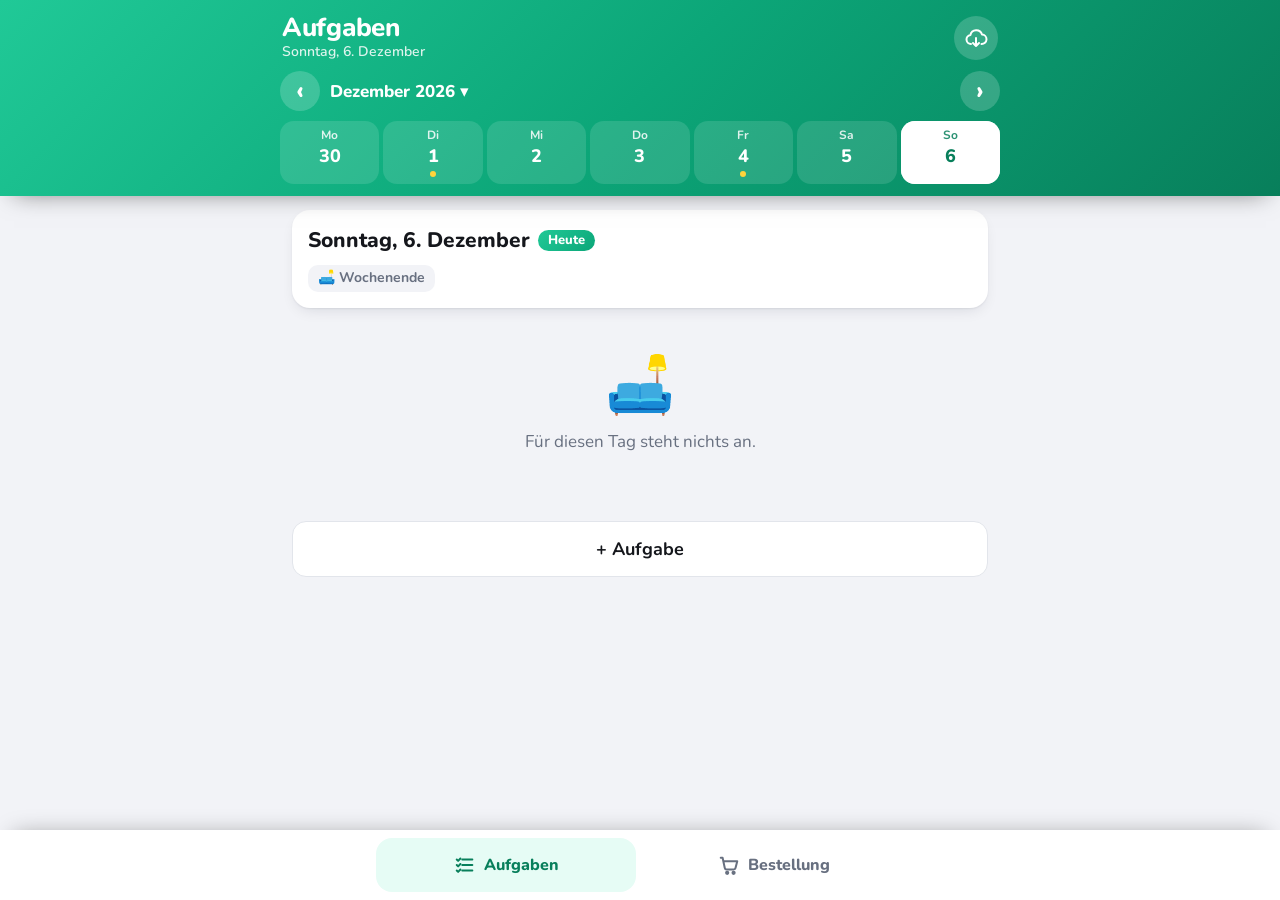
==== commit c3808345: "Aufgaben-Bereich: Tagesansicht mit Schichtplan, Bestelltagen und eigenen Aufgaben Eigener Bereich mi" ====
--- a/index.html
+++ b/index.html
@@ -3,7 +3,7 @@
 <head>
   <meta charset="utf-8">
   <meta name="viewport" content="width=device-width, initial-scale=1, viewport-fit=cover">
-  <meta name="theme-color" content="#e03131">
+  <meta name="theme-color" content="#0ca678">
   <title>Bestellung</title>
   <link rel="manifest" href="manifest.webmanifest">
   <link rel="icon" href="icons/icon-192.png">
@@ -11,11 +11,11 @@
   <link rel="preload" href="fonts/nunito-latin.woff2" as="font" type="font/woff2" crossorigin>
   <link rel="stylesheet" href="style.css">
 </head>
-<body data-sup="lekkerland">
+<body data-sup="lekkerland" data-mode="tasks">
   <header class="top">
     <div class="title-row" id="titleRow">
       <div>
-        <h1 class="title">Bestellung</h1>
+        <h1 class="title" id="appTitle">Aufgaben</h1>
         <div class="subtitle" id="today"></div>
       </div>
       <button class="icon-btn" id="menuBtn" aria-label="Sicherung">
@@ -24,18 +24,83 @@
         </svg>
       </button>
     </div>
-    <div class="sup-tabs" role="tablist" aria-label="Lieferant"></div>
-    <div class="view-tabs" role="tablist">
+    <div class="sup-tabs order-only" role="tablist" aria-label="Lieferant"></div>
+    <div class="view-tabs order-only" role="tablist">
       <button role="tab" data-view-tab="count">Durchgehen <span class="badge" id="badgeCount"></span></button>
       <button role="tab" data-view-tab="order">Bestellliste <span class="badge" id="badgeOrder"></span></button>
     </div>
-    <div class="sec-chips" id="secChips" hidden></div>
+    <div class="sec-chips order-only" id="secChips" hidden></div>
+    <div class="week-nav tasks-only">
+      <button class="nav-btn" data-wk="-1" aria-label="Woche zurück">‹</button>
+      <button class="month-btn" id="monthBtn"></button>
+      <button class="today-btn" id="todayBtn">Heute</button>
+      <button class="nav-btn" data-wk="1" aria-label="Woche vor">›</button>
+    </div>
+    <div class="week-strip tasks-only" id="weekStrip"></div>
   </header>
 
   <main id="main"></main>
 
+  <nav class="mode-nav" id="modeNav">
+    <button data-mode-tab="tasks">
+      <svg viewBox="0 0 24 24" width="22" height="22" fill="none" stroke="currentColor" stroke-width="2.2" stroke-linecap="round" stroke-linejoin="round" aria-hidden="true">
+        <path d="M9 6h11M9 12h11M9 18h11"/><path d="m3 6 1.5 1.5L7 5M3 12l1.5 1.5L7 11M3 18l1.5 1.5L7 17"/>
+      </svg>
+      Aufgaben <span class="badge" id="badgeTasks"></span>
+    </button>
+    <button data-mode-tab="order">
+      <svg viewBox="0 0 24 24" width="22" height="22" fill="none" stroke="currentColor" stroke-width="2.2" stroke-linecap="round" stroke-linejoin="round" aria-hidden="true">
+        <path d="M3 4h2l2.4 11.2a2 2 0 0 0 2 1.6h7.7a2 2 0 0 0 2-1.5L21 8H6.2"/><circle cx="10" cy="20.5" r="1.2"/><circle cx="17" cy="20.5" r="1.2"/>
+      </svg>
+      Bestellung
+    </button>
+  </nav>
+
+  <!-- Aufgabe anlegen / bearbeiten -->
+  <dialog id="taskDlg" autofocus>
+    <h2 id="tTitle"></h2>
+    <label class="field">Was ist zu tun?
+      <input id="tName" autocomplete="off" autocapitalize="sentences" enterkeyhint="done" placeholder="z. B. Pfandautomat leeren">
+    </label>
+    <p class="hint error" id="tNameHint" hidden>Bitte eintragen, was zu tun ist.</p>
+    <div class="field">Wann?
+      <div class="repeat-opts" id="tRepeat"></div>
+    </div>
+    <p class="hint">Arbeitstag = Tag mit Früh- oder Spätschicht, also ohne Wochenende, Berufsschule und Feiertage.</p>
+    <label class="field" id="tShiftField">Nur in bestimmten Wochen?
+      <select id="tShift">
+        <option value="any">Egal, jede Woche</option>
+        <option value="frueh">Nur in Frühschicht-Wochen</option>
+        <option value="spaet">Nur in Spätschicht-Wochen</option>
+      </select>
+    </label>
+    <div class="actions">
+      <button type="button" class="btn danger ghost" data-tact="delete">Löschen</button>
+      <button type="button" class="btn" data-tact="cancel">Abbrechen</button>
+      <button type="button" class="btn primary" data-tact="save">Speichern</button>
+    </div>
+  </dialog>
+
+  <!-- Monatsansicht -->
+  <dialog id="monthDlg" autofocus>
+    <div class="month-head">
+      <button type="button" data-mm="-1" aria-label="Monat zurück">‹</button>
+      <h2 id="monthTitle"></h2>
+      <button type="button" data-mm="1" aria-label="Monat vor">›</button>
+    </div>
+    <div class="month-grid" id="monthGrid"></div>
+    <div class="legend">
+      <span><i class="lg-frueh"></i>Frühschicht</span>
+      <span><i class="lg-spaet"></i>Spätschicht</span>
+      <span><i class="lg-school"></i>Berufsschule</span>
+      <span><i class="lg-holiday"></i>Feiertag</span>
+      <span><i class="lg-open"></i>offene Aufgaben</span>
+    </div>
+    <form method="dialog"><button class="btn big ghost">Schließen</button></form>
+  </dialog>
+
   <!-- Produkt oder Abschnitt anlegen / bearbeiten -->
-  <dialog id="productDlg">
+  <dialog id="productDlg" autofocus>
     <h2 id="pTitle"></h2>
     <div class="photo-edit" id="pPhotoRow">
       <span class="big-thumb" id="pPhoto"></span>
@@ -78,7 +143,7 @@
   </dialog>
 
   <!-- Sicherheitsabfrage -->
-  <dialog id="askDlg">
+  <dialog id="askDlg" autofocus>
     <form method="dialog">
       <h2 id="askTitle"></h2>
       <p id="askText"></p>
@@ -90,7 +155,7 @@
   </dialog>
 
   <!-- Sicherung -->
-  <dialog id="menuDlg">
+  <dialog id="menuDlg" autofocus>
     <form method="dialog">
       <h2>Sicherung</h2>
       <p>Alle Produkte, Fotos und Listen liegen nur auf diesem Handy. Speichere ab und zu eine Sicherung
@@ -112,5 +177,6 @@
   <input type="file" id="importInput" accept=".json,application/json" hidden>
 
   <script src="app.js"></script>
+  <script src="aufgaben.js"></script>
 </body>
 </html>
--- a/style.css
+++ b/style.css
@@ -31,6 +31,14 @@
   --accent-soft: #e9f4ff;
   --accent-grad: linear-gradient(135deg, #339af0, #1971c2);
   --head-grad: linear-gradient(135deg, #339af0 0%, #1c7ed6 50%, #1c4f99 100%);
+}
+body[data-mode="tasks"] {
+  --accent: #0ca678;
+  --accent-strong: #087f5b;
+  --accent-soft: #e6fcf5;
+  --accent-grad: linear-gradient(135deg, #20c997, #0ca678);
+  --head-grad: linear-gradient(135deg, #20c997 0%, #0ca678 50%, #087f5b 100%);
+  --on-accent: #ffffff;
 }
 
 @media (prefers-color-scheme: dark) {
@@ -60,7 +68,18 @@
     --head-grad: linear-gradient(135deg, #1971c2 0%, #1864ab 50%, #0f3a6e 100%);
     --on-accent: #0b1a2a;
   }
-}
+  body[data-mode="tasks"] {
+    --accent: #38d9a9;
+    --accent-strong: #63e6be;
+    --accent-soft: #0f2e26;
+    --accent-grad: linear-gradient(135deg, #63e6be, #20c997);
+    --head-grad: linear-gradient(135deg, #0ca678 0%, #087f5b 50%, #05503a 100%);
+    --on-accent: #062018;
+  }
+}
+
+/* Bestellung und Aufgaben sind getrennte Bereiche */
+body[data-mode="tasks"] .order-only, body[data-mode="order"] .tasks-only { display: none !important; }
 
 * { box-sizing: border-box; }
 html { -webkit-text-size-adjust: 100%; }
@@ -170,7 +189,7 @@
 
 /* ---------- Inhalt ---------- */
 
-main { max-width: 720px; margin: 0 auto; padding: 14px 12px calc(32px + env(safe-area-inset-bottom)); }
+main { max-width: 720px; margin: 0 auto; padding: 14px 12px calc(100px + env(safe-area-inset-bottom)); }
 main.enter { animation: fadeUp 0.25s ease-out; }
 .bar { display: flex; align-items: center; justify-content: space-between; gap: 10px; padding: 0 4px 10px; color: var(--muted); font-size: 15px; }
 .bar b { color: var(--text); }
@@ -206,18 +225,14 @@
 @media (prefers-color-scheme: dark) { .thumb.letter { background: hsl(var(--h) 30% 22%); color: hsl(var(--h) 70% 78%); } }
 .name { flex: 1; min-width: 0; font-weight: 700; overflow-wrap: anywhere; }
 
-.soll {
-  display: block;
-  width: fit-content;
-  margin-top: 5px;
-  padding: 1px 8px;
-  border-radius: 7px;
-  background: var(--bg);
-  color: var(--muted);
-  font-size: 13px;
-  font-weight: 700;
-}
+.pills { display: flex; flex-wrap: wrap; gap: 4px; margin-top: 5px; }
+.soll, .entered { padding: 1px 8px; border-radius: 7px; font-size: 13px; font-weight: 700; }
+.soll { background: var(--bg); color: var(--muted); }
 .row.on .soll { background: var(--card); }
+.entered { background: #d3f9d8; color: #2b8a3e; }
+@media (prefers-color-scheme: dark) { .entered { background: #1b3b24; color: #8ce99a; } }
+.changed { display: block; margin-top: 3px; color: #e8590c; font-size: 13px; font-weight: 800; }
+@media (prefers-color-scheme: dark) { .changed { color: #ffa94d; } }
 
 .stepper { flex: none; display: flex; align-items: center; gap: 4px; }
 .step {
@@ -357,8 +372,8 @@
 }
 .orow.done { background: transparent; box-shadow: inset 0 0 0 1px var(--line); opacity: 0.75; }
 .orow.done .name, .orow.done .qty { color: var(--muted); text-decoration: line-through; }
-.orow.done .box { background: var(--ok); border-color: var(--ok); }
-.orow.done .box::after {
+.orow.done .box, .trow.done .box { background: var(--ok); border-color: var(--ok); }
+.orow.done .box::after, .trow.done .box::after {
   content: "";
   width: 9px;
   height: 17px;
@@ -366,7 +381,7 @@
   border-width: 0 3px 3px 0;
   transform: translateY(-2px) rotate(45deg);
 }
-.orow.just .box { animation: pop 0.3s ease-out; }
+.orow.just .box, .trow.just .box { animation: pop 0.3s ease-out; }
 .progress { height: 8px; margin: 0 4px 14px; border-radius: 4px; background: var(--line); overflow: hidden; }
 .progress span { display: block; height: 100%; width: 0; border-radius: 4px; background: linear-gradient(90deg, #40c057, #2f9e44); transition: width 0.3s; }
 .alldone { margin: 20px 0 0; text-align: center; font-size: 21px; font-weight: 800; color: var(--ok); }
@@ -411,6 +426,7 @@
   box-shadow: 0 20px 50px rgb(0 0 0 / 0.35);
 }
 dialog[open] { animation: dlgIn 0.22s ease-out; }
+dialog:focus { outline: none; }
 dialog::backdrop { background: rgb(10 12 18 / 0.55); }
 dialog h2 { margin: 0 0 12px; font-size: 22px; font-weight: 800; }
 dialog h3 { margin: 22px 0 6px; font-size: 17px; font-weight: 800; }
@@ -498,6 +514,179 @@
 .snap small { color: var(--muted); font-size: 13px; font-weight: 600; }
 .snap .go { flex: none; color: var(--accent); font-size: 14px; font-weight: 800; }
 
+/* ---------- Umschalter unten ---------- */
+
+.mode-nav {
+  position: fixed;
+  left: 0;
+  right: 0;
+  bottom: 0;
+  z-index: 6;
+  display: flex;
+  justify-content: center;
+  gap: 8px;
+  padding: 8px 16px calc(8px + env(safe-area-inset-bottom));
+  background: var(--card);
+  box-shadow: 0 -8px 24px -14px rgb(0 0 0 / 0.4);
+}
+.mode-nav button {
+  flex: 1;
+  max-width: 260px;
+  min-height: 54px;
+  display: flex;
+  align-items: center;
+  justify-content: center;
+  gap: 8px;
+  border: 0;
+  border-radius: 16px;
+  background: transparent;
+  color: var(--muted);
+  font-size: 16px;
+  font-weight: 800;
+  transition: background 0.2s, color 0.2s;
+}
+.mode-nav button[aria-current="page"] { background: var(--accent-soft); color: var(--accent-strong); }
+.mode-nav .badge { margin-left: 0; background: var(--accent); color: var(--on-accent); }
+
+/* ---------- Aufgaben: Wochenleiste ---------- */
+
+.week-nav { display: flex; align-items: center; gap: 6px; padding: 0 0 8px; }
+.nav-btn {
+  flex: none;
+  width: 40px;
+  height: 40px;
+  border: 0;
+  border-radius: 50%;
+  background: rgb(255 255 255 / 0.18);
+  color: #fff;
+  font-size: 26px;
+  font-weight: 800;
+  line-height: 1;
+}
+.month-btn { flex: 1; min-width: 0; padding: 8px 4px; border: 0; background: none; color: #fff; font-size: 17px; font-weight: 800; text-align: left; }
+.today-btn { flex: none; padding: 7px 14px; border: 0; border-radius: 999px; background: #fff; color: var(--accent-strong); font-size: 14px; font-weight: 800; }
+.week-strip { display: grid; grid-template-columns: repeat(7, 1fr); gap: 4px; padding: 2px 0 12px; }
+.wd {
+  display: flex;
+  flex-direction: column;
+  align-items: center;
+  gap: 1px;
+  min-width: 0;
+  padding: 6px 0 7px;
+  border: 0;
+  border-radius: 14px;
+  background: rgb(255 255 255 / 0.12);
+  color: #fff;
+  transition: background 0.2s, color 0.2s;
+}
+.wd small { font-size: 12px; font-weight: 700; opacity: 0.85; }
+.wd b { font-size: 18px; font-weight: 800; }
+.wd.today { box-shadow: inset 0 0 0 2px rgb(255 255 255 / 0.85); }
+.wd.sel { background: #fff; color: var(--accent-strong); }
+.wd .dot { width: 6px; height: 6px; margin-top: 2px; border-radius: 50%; }
+.wd .dot.open { background: #ffd43b; }
+.wd .dot.done { background: rgb(255 255 255 / 0.9); }
+.wd.sel .dot.open { background: #f59f00; }
+.wd.sel .dot.done { background: var(--accent); }
+@media (prefers-color-scheme: dark) {
+  .today-btn { background: rgb(255 255 255 / 0.92); color: #0b3d2e; }
+  .wd.sel { background: rgb(255 255 255 / 0.92); color: #0b3d2e; }
+}
+
+/* ---------- Aufgaben: Tag ---------- */
+
+.day-card { margin-bottom: 14px; padding: 16px; border-radius: 18px; background: var(--card); box-shadow: var(--shadow); }
+.day-date { display: flex; flex-wrap: wrap; align-items: center; gap: 8px; font-size: 21px; font-weight: 800; }
+.today-pill { padding: 2px 10px; border-radius: 999px; background: var(--accent-grad); color: var(--on-accent); font-size: 13px; font-weight: 800; }
+.day-info { display: flex; flex-wrap: wrap; gap: 6px; margin-top: 10px; }
+.day-kind, .day-ferien { padding: 4px 10px; border-radius: 10px; font-size: 14px; font-weight: 700; }
+.day-kind.shift-frueh { background: #fff3bf; color: #8a5a00; }
+.day-kind.shift-spaet { background: #e5e9ff; color: #3b4fc4; }
+.day-kind.kind-school { background: #f8e1fc; color: #862e9c; }
+.day-kind.kind-holiday { background: #d3f9d8; color: #2b8a3e; }
+.day-kind.kind-weekend { background: var(--bg); color: var(--muted); }
+.day-ferien { background: #e3fafc; color: #0b7285; }
+@media (prefers-color-scheme: dark) {
+  .day-kind.shift-frueh { background: #3b2f05; color: #ffd43b; }
+  .day-kind.shift-spaet { background: #1c2453; color: #91a7ff; }
+  .day-kind.kind-school { background: #3a1a40; color: #e599f7; }
+  .day-kind.kind-holiday { background: #1b3b24; color: #8ce99a; }
+  .day-ferien { background: #0c3640; color: #66d9e8; }
+}
+div.sec { margin-bottom: 8px; }
+
+.trow {
+  display: flex;
+  align-items: center;
+  gap: 2px;
+  min-height: 64px;
+  padding: 4px 10px 4px 4px;
+  border-radius: 18px;
+  background: var(--card);
+  box-shadow: var(--shadow);
+  transition: background 0.2s, opacity 0.2s;
+}
+.trow.auto-lekkerland { box-shadow: inset 5px 0 0 #e03131, var(--shadow); }
+.trow.auto-tabacon { box-shadow: inset 5px 0 0 #1c7ed6, var(--shadow); }
+.tcheck { flex: none; width: 56px; height: 56px; display: grid; place-items: center; padding: 0; border: 0; background: none; }
+.tbody {
+  flex: 1;
+  min-width: 0;
+  display: flex;
+  flex-direction: column;
+  align-items: flex-start;
+  padding: 10px 2px;
+  border: 0;
+  background: none;
+  text-align: left;
+}
+.ttitle { font-size: 18px; font-weight: 700; overflow-wrap: anywhere; }
+.tmeta { margin-top: 2px; color: var(--muted); font-size: 13px; font-weight: 600; }
+.tgo { margin-top: 6px; font-size: 14px; font-weight: 800; }
+.auto-lekkerland .tgo { color: #e03131; }
+.auto-tabacon .tgo { color: #1c7ed6; }
+@media (prefers-color-scheme: dark) {
+  .auto-lekkerland .tgo { color: #ff8787; }
+  .auto-tabacon .tgo { color: #74c0fc; }
+}
+.trow.done { background: transparent; box-shadow: inset 0 0 0 1px var(--line); opacity: 0.75; }
+.trow.done .ttitle { color: var(--muted); text-decoration: line-through; }
+.repeat-opts { display: flex; flex-direction: column; gap: 8px; margin-top: 6px; }
+
+/* ---------- Aufgaben: Monatsansicht ---------- */
+
+.month-head { display: flex; align-items: center; justify-content: space-between; gap: 8px; margin-bottom: 12px; }
+.month-head h2 { margin: 0; font-size: 20px; text-align: center; }
+.month-head button { flex: none; width: 44px; height: 44px; border: 0; border-radius: 50%; background: var(--bg); font-size: 24px; font-weight: 800; }
+.month-grid { display: grid; grid-template-columns: repeat(7, 1fr); gap: 4px; }
+.mh { padding-bottom: 4px; text-align: center; color: var(--muted); font-size: 12px; font-weight: 800; }
+.md {
+  position: relative;
+  aspect-ratio: 1;
+  display: grid;
+  place-items: center;
+  padding: 0;
+  border: 0;
+  border-radius: 12px;
+  background: var(--bg);
+  font-size: 16px;
+  font-weight: 700;
+}
+.md::after { content: ""; position: absolute; left: 22%; right: 22%; bottom: 5px; height: 3px; border-radius: 2px; }
+.md.shift-frueh::after, .lg-frueh { background: #fab005; }
+.md.shift-spaet::after, .lg-spaet { background: #4c6ef5; }
+.md.kind-school::after, .lg-school { background: #be4bdb; }
+.md.kind-holiday::after, .lg-holiday { background: #40c057; }
+.md.kind-weekend { background: transparent; color: var(--muted); }
+.md.today { box-shadow: inset 0 0 0 2px var(--accent); }
+.md.sel { background: var(--accent-grad); color: var(--on-accent); }
+.md .dot { position: absolute; top: 5px; right: 6px; width: 6px; height: 6px; border-radius: 50%; }
+.md .dot.open, .lg-open { background: #f59f00; }
+.md .dot.done { background: var(--ok); }
+.legend { display: flex; flex-wrap: wrap; gap: 6px 12px; margin-top: 12px; color: var(--muted); font-size: 13px; font-weight: 700; }
+.legend i { display: inline-block; width: 14px; height: 4px; margin-right: 5px; border-radius: 2px; vertical-align: middle; }
+.legend .lg-open { width: 7px; height: 7px; border-radius: 50%; }
+
 /* ---------- Bewegung ---------- */
 
 @keyframes fadeUp { from { opacity: 0; transform: translateY(8px); } }
